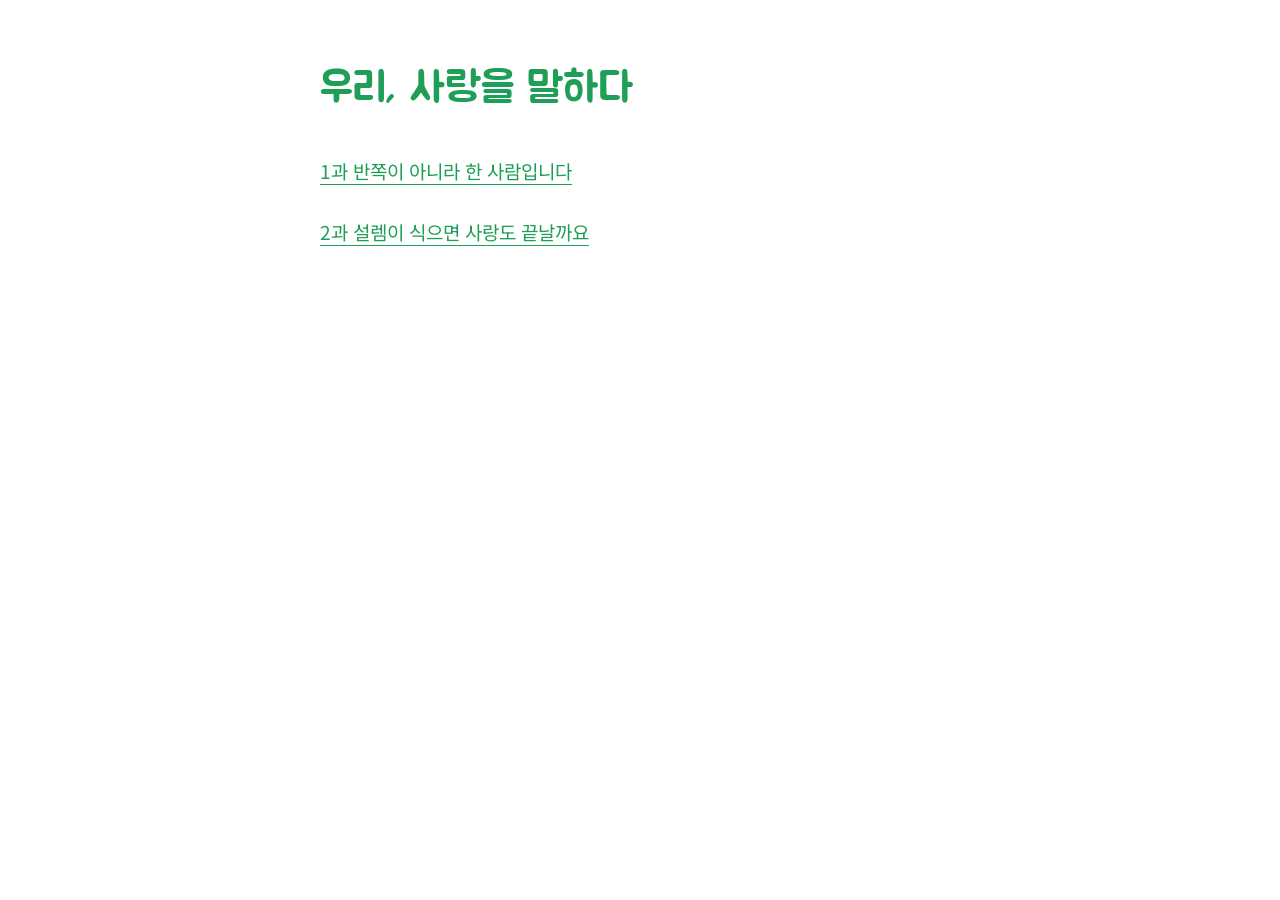
==== index.html @ 332b41d0 "1과·2과 웹페이지 올림 Co-Authored-By: Claude Opus 5.5 <noreply@anthropic.com>" ====
<!doctype html>
<html lang="ko">
<head>
<meta charset="utf-8">
<meta name="viewport" content="width=device-width, initial-scale=1">
<meta name="robots" content="noindex, nofollow, noarchive">
<title>우리, 사랑을 말하다</title>
<link rel="stylesheet" href="https://fonts.googleapis.com/css2?family=Jua&amp;family=Noto+Sans+KR:wght@400;500;600&amp;family=Noto+Serif+KR:wght@400;600&amp;display=swap">
<link rel="stylesheet" href="style.css">
</head>
<body><main><h1>우리, 사랑을 말하다</h1><ul class="contents"><li><a href="1.html">1과 반쪽이 아니라 한 사람입니다</a></li><li><a href="2.html">2과 설렘이 식으면 사랑도 끝날까요</a></li></ul></main></body>
</html>
---- style.css ----
:root { --green:#1E9E57; --pink:#E0578A; --purple:#6B4CB0; }
* { box-sizing:border-box; }
html { background:#fff; color:#30332f; word-break:keep-all; overflow-wrap:break-word; }
body { margin:0; font-family:'Noto Serif KR',serif; font-size:17px; line-height:1.85; }
main { max-width:676px; padding:36px 18px 0; margin:auto; }
h1,h2,h3,.pull,.lesson-number { font-family:'Jua',sans-serif; font-weight:400; }
h1 { font-size:36px; line-height:1.35; color:var(--green); margin:4px 0 24px; }
h2 { font-size:25px; line-height:1.5; margin:0 0 22px; color:#41443f; }
h3 { font-size:21px; line-height:1.5; margin:28px 0 10px; }
p { margin:0 0 24px; }
.lesson-number { color:var(--pink); font-size:18px; margin:0; }
.accent,.source-number,.confession-title { color:var(--pink); }
section { margin:48px 0; display:flow-root; }
.panel { padding:24px 20px 4px; }
.opening { background:#FDEDF2; }
.summary { background:#EAF6EE; }
.panel h2 { margin-bottom:16px; }
img { max-width:100%; height:auto; display:block; }
.opener { width:100%; margin:0 0 30px; }
.illustration { width:100%; max-width:420px; margin:30px auto; }
.spot { width:76px; float:right; margin:0 0 12px 16px; }
.icon { width:30px; height:auto; display:inline-block; vertical-align:middle; margin-right:10px; }
.think,.homework,.vref,.verse-number,nav,.notes,.helper { font-family:'Noto Sans KR',sans-serif; }
.think { color:var(--purple); margin-top:32px; font-size:17px; font-weight:500; }
.homework { font-weight:500; margin:24px 0 36px; }
.hw-number { color:var(--pink); }
.helper { font-size:14px; color:#656962; line-height:1.8; }
.pull { margin:44px 0; font-size:27px; line-height:1.6; color:var(--pink); text-align:center; }
.pull span { display:block; }
.vref,.verse-number,.prayer-title { color:var(--green); }
.vref { font-weight:600; }
.verse-number { font-size:15px; margin-right:10px; font-weight:600; }
.verse { margin-bottom:14px; }
.confession { font-weight:600; }
sup { font-family:'Noto Sans KR',sans-serif; font-size:12px; line-height:0; vertical-align:super; }
sup a { color:var(--pink); text-decoration:none; }
.notes { border-top:1px solid #d5ded7; padding-top:24px; color:#62675f; font-size:14px; line-height:1.85; }
.notes h2,.notes h3 { font-family:'Noto Sans KR',sans-serif; font-size:16px; font-weight:600; }
.notes p { margin-bottom:12px; }
.notes .source-number { margin-right:8px; }
nav { border-top:2px solid var(--green); margin-top:40px; padding:22px 0 32px; display:flex; flex-wrap:wrap; gap:14px 24px; font-size:15px; }
nav a,.contents a { color:var(--green); text-decoration-thickness:1px; text-underline-offset:5px; }
a:focus-visible { outline:2px solid var(--purple); outline-offset:5px; }
.contents { list-style:none; padding:0; margin:36px 0; }
.contents li { margin-bottom:26px; }
.contents a { font-family:'Noto Sans KR',sans-serif; font-size:19px; }
@media(min-width:760px) { main { padding-top:56px; } h1 { font-size:42px; } h2 { font-size:28px; } .panel { padding:30px 28px 6px; } }
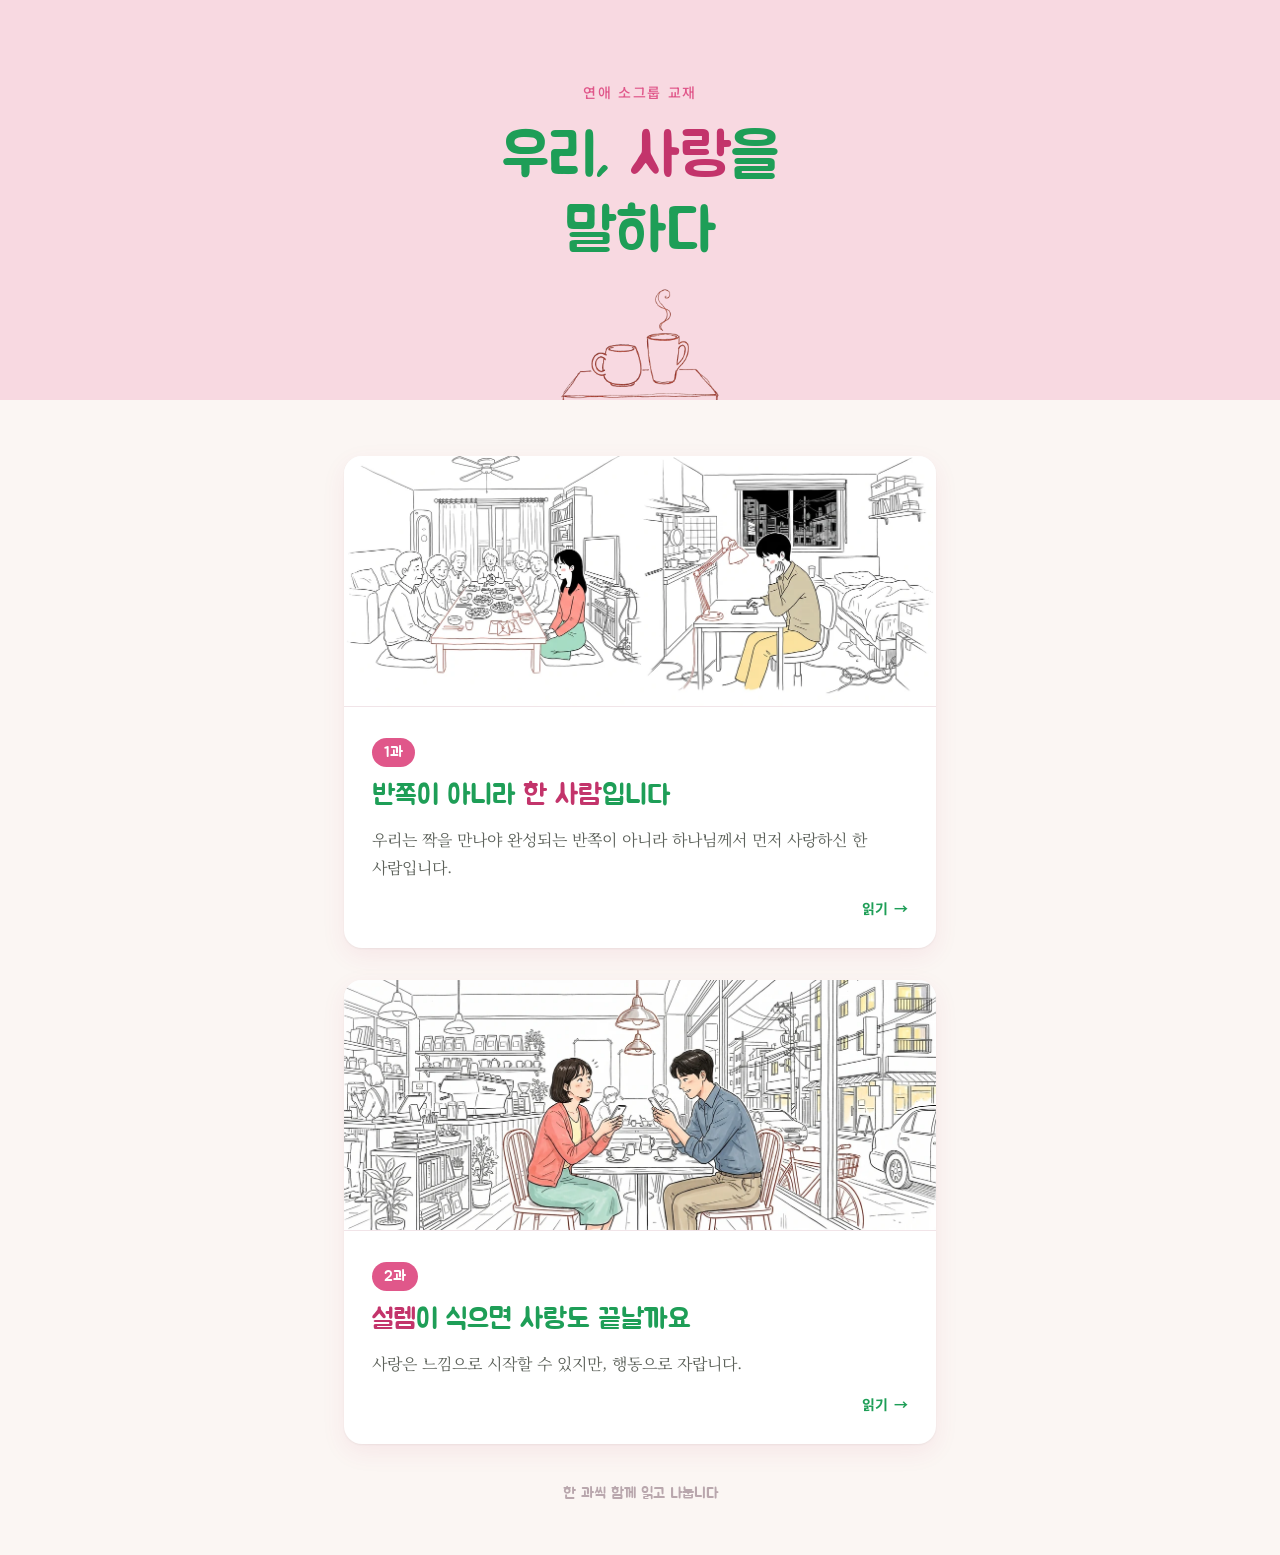
==== commit 337c1c64: "목록 페이지 디자인: 표지와 과별 카드 Co-Authored-By: Claude Opus 5.5 <noreply@anthropic.com> Claude-Session: https:" ====
--- a/index.html
+++ b/index.html
@@ -5,8 +5,16 @@
 <meta name="viewport" content="width=device-width, initial-scale=1">
 <meta name="robots" content="noindex, nofollow, noarchive">
 <title>우리, 사랑을 말하다</title>
-<link rel="stylesheet" href="https://fonts.googleapis.com/css2?family=Jua&amp;family=Noto+Sans+KR:wght@400;500;600&amp;family=Noto+Serif+KR:wght@400;600&amp;display=swap">
+<link rel="stylesheet" href="https://fonts.googleapis.com/css2?family=Jua&amp;family=Noto+Sans+KR:wght@400;500;700&amp;family=Noto+Serif+KR:wght@400;500;600&amp;display=swap">
 <link rel="stylesheet" href="style.css">
 </head>
-<body><main><h1>우리, 사랑을 말하다</h1><ul class="contents"><li><a href="1.html">1과 반쪽이 아니라 한 사람입니다</a></li><li><a href="2.html">2과 설렘이 식으면 사랑도 끝날까요</a></li></ul></main></body>
+<body class="home"><main><header class="home-cover"><p class="home-kicker">연애 소그룹 교재</p><h1>우리, <span class="accent">사랑</span>을<br>말하다</h1>
+<img class="home-spot" src="img/점_찻잔_바짝.png" width="912" height="672" alt="">
+</header>
+<ol class="contents">
+<li><a class="lesson-card" href="1.html"><img src="img/01_1_명절과답장_b.webp" width="1200" height="509" alt=""><span class="card-body"><span class="card-number">1과</span><span class="card-title">반쪽이 아니라 <span class="accent">한 사람</span>입니다</span><span class="card-line">우리는 짝을 만나야 완성되는 반쪽이 아니라 하나님께서 먼저 사랑하신 한 사람입니다.</span><span class="card-go">읽기</span></span></a></li>
+<li><a class="lesson-card" href="2.html"><img src="img/02_1_카페의두사람_g.webp" width="1200" height="509" alt=""><span class="card-body"><span class="card-number">2과</span><span class="card-title"><span class="accent">설렘</span>이 식으면 사랑도 끝날까요</span><span class="card-line">사랑은 느낌으로 시작할 수 있지만, 행동으로 자랍니다.</span><span class="card-go">읽기</span></span></a></li>
+</ol>
+<p class="home-foot">한 과씩 함께 읽고 나눕니다</p>
+</main></body>
 </html>
--- a/style.css
+++ b/style.css
@@ -45,3 +45,36 @@
 .contents li { margin-bottom:26px; }
 .contents a { font-family:'Noto Sans KR',sans-serif; font-size:19px; }
 @media(min-width:760px) { main { padding-top:56px; } h1 { font-size:42px; } h2 { font-size:28px; } .panel { padding:30px 28px 6px; } }
+
+/* 목록(index) 페이지 */
+.home { background:#FBF6F3; }
+.home main { max-width:none; padding:0; }
+.home-cover { background:#F8D9E1; text-align:center; padding:56px 24px 0; overflow:hidden; }
+.home-kicker { font-family:'Noto Sans KR',sans-serif; font-weight:500; font-size:14px; letter-spacing:0.12em; color:var(--pink); margin:0 0 14px; }
+.home h1 { font-size:44px; line-height:1.25; margin:0 0 8px; }
+.home h1 .accent { color:#c3346b; }
+.home-spot { width:132px; margin:18px auto -6px; }
+.home .contents { list-style:none; max-width:628px; margin:0 auto; padding:40px 18px 8px; display:grid; gap:26px; }
+.home .contents li { margin:0; }
+.lesson-card { display:block; background:#fff; border-radius:18px; overflow:hidden; text-decoration:none; color:inherit; box-shadow:0 1px 2px rgba(48,51,47,.06),0 8px 24px rgba(195,52,107,.08); transition:transform .2s ease,box-shadow .2s ease; }
+.lesson-card img { width:100%; aspect-ratio:1200/509; object-fit:cover; border-bottom:1px solid #f1e4e8; }
+.card-body { display:block; padding:20px 22px 22px; }
+.card-number { display:inline-block; font-family:'Jua',sans-serif; font-size:15px; color:#fff; background:var(--pink); border-radius:999px; padding:1px 12px 0; margin-bottom:10px; }
+.card-title { display:block; font-family:'Jua',sans-serif; font-size:25px; line-height:1.4; color:var(--green); margin-bottom:10px; }
+.card-title .accent { color:#c3346b; }
+.card-line { display:block; font-family:'Noto Serif KR',serif; font-size:16px; line-height:1.75; color:#5d625b; }
+.card-go { display:flex; justify-content:flex-end; align-items:center; gap:6px; font-family:'Noto Sans KR',sans-serif; font-weight:700; font-size:14px; color:var(--green); margin-top:14px; }
+.card-go::after { content:'→'; transition:transform .2s ease; }
+.lesson-card:hover { transform:translateY(-3px); box-shadow:0 2px 4px rgba(48,51,47,.06),0 14px 32px rgba(195,52,107,.14); }
+.lesson-card:hover .card-go::after { transform:translateX(4px); }
+.lesson-card:focus-visible { outline:2px solid var(--purple); outline-offset:4px; }
+.home-foot { font-family:'Jua',sans-serif; text-align:center; color:#b9a7ad; font-size:15px; margin:28px 0 0; padding-bottom:48px; }
+@media(min-width:760px) {
+ .home-cover { padding-top:80px; }
+ .home h1 { font-size:60px; }
+ .home-spot { width:160px; }
+ .home .contents { padding-top:56px; gap:32px; }
+ .card-body { padding:24px 28px 26px; }
+ .card-title { font-size:28px; }
+}
+@media(prefers-reduced-motion:reduce) { .lesson-card,.card-go::after { transition:none; } .lesson-card:hover { transform:none; } }
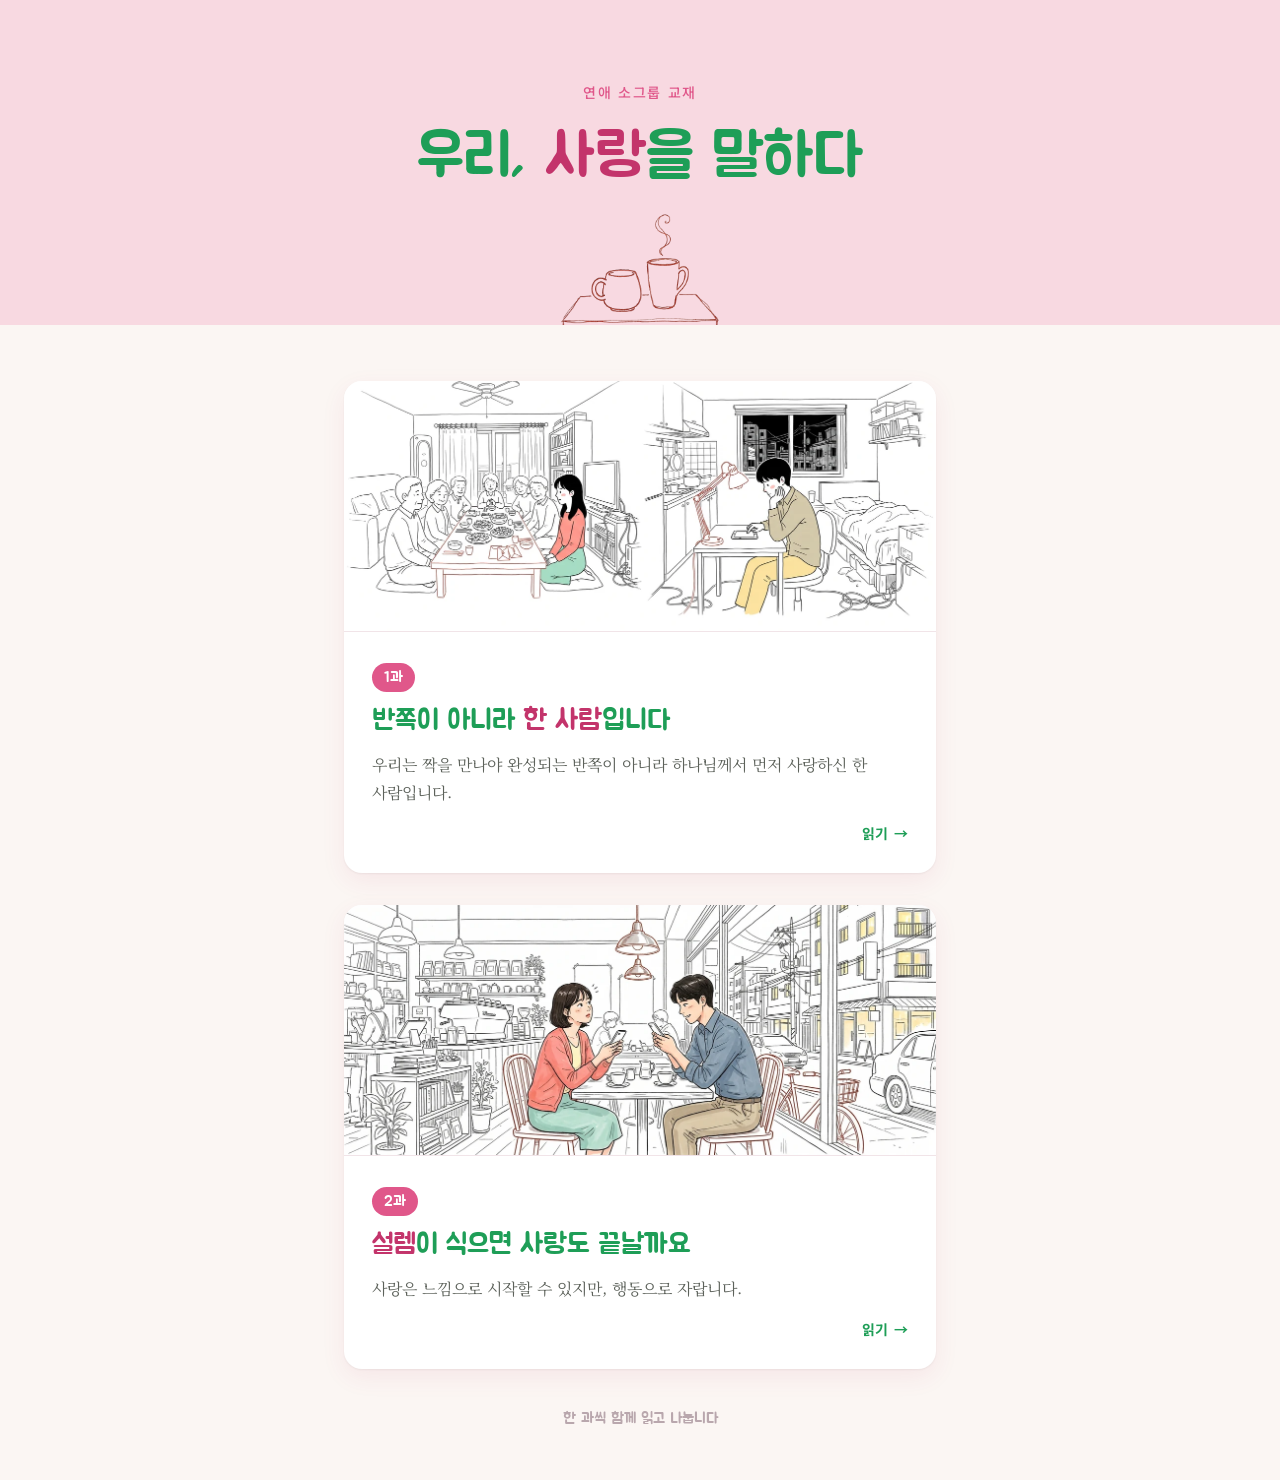
==== commit 566e19e0: "목록 제목을 한 줄로: 우리, 사랑을 말하다 Co-Authored-By: Claude Opus 5.5 <noreply@anthropic.com> Claude-Session: htt" ====
--- a/index.html
+++ b/index.html
@@ -8,7 +8,7 @@
 <link rel="stylesheet" href="https://fonts.googleapis.com/css2?family=Jua&amp;family=Noto+Sans+KR:wght@400;500;700&amp;family=Noto+Serif+KR:wght@400;500;600&amp;display=swap">
 <link rel="stylesheet" href="style.css">
 </head>
-<body class="home"><main><header class="home-cover"><p class="home-kicker">연애 소그룹 교재</p><h1>우리, <span class="accent">사랑</span>을<br>말하다</h1>
+<body class="home"><main><header class="home-cover"><p class="home-kicker">연애 소그룹 교재</p><h1>우리, <span class="accent">사랑</span>을 말하다</h1>
 <img class="home-spot" src="img/점_찻잔_바짝.png" width="912" height="672" alt="">
 </header>
 <ol class="contents">
--- a/style.css
+++ b/style.css
@@ -51,7 +51,7 @@
 .home main { max-width:none; padding:0; }
 .home-cover { background:#F8D9E1; text-align:center; padding:56px 24px 0; overflow:hidden; }
 .home-kicker { font-family:'Noto Sans KR',sans-serif; font-weight:500; font-size:14px; letter-spacing:0.12em; color:var(--pink); margin:0 0 14px; }
-.home h1 { font-size:44px; line-height:1.25; margin:0 0 8px; }
+.home h1 { font-size:min(44px,11vw); line-height:1.25; margin:0 0 8px; white-space:nowrap; }
 .home h1 .accent { color:#c3346b; }
 .home-spot { width:132px; margin:18px auto -6px; }
 .home .contents { list-style:none; max-width:628px; margin:0 auto; padding:40px 18px 8px; display:grid; gap:26px; }
